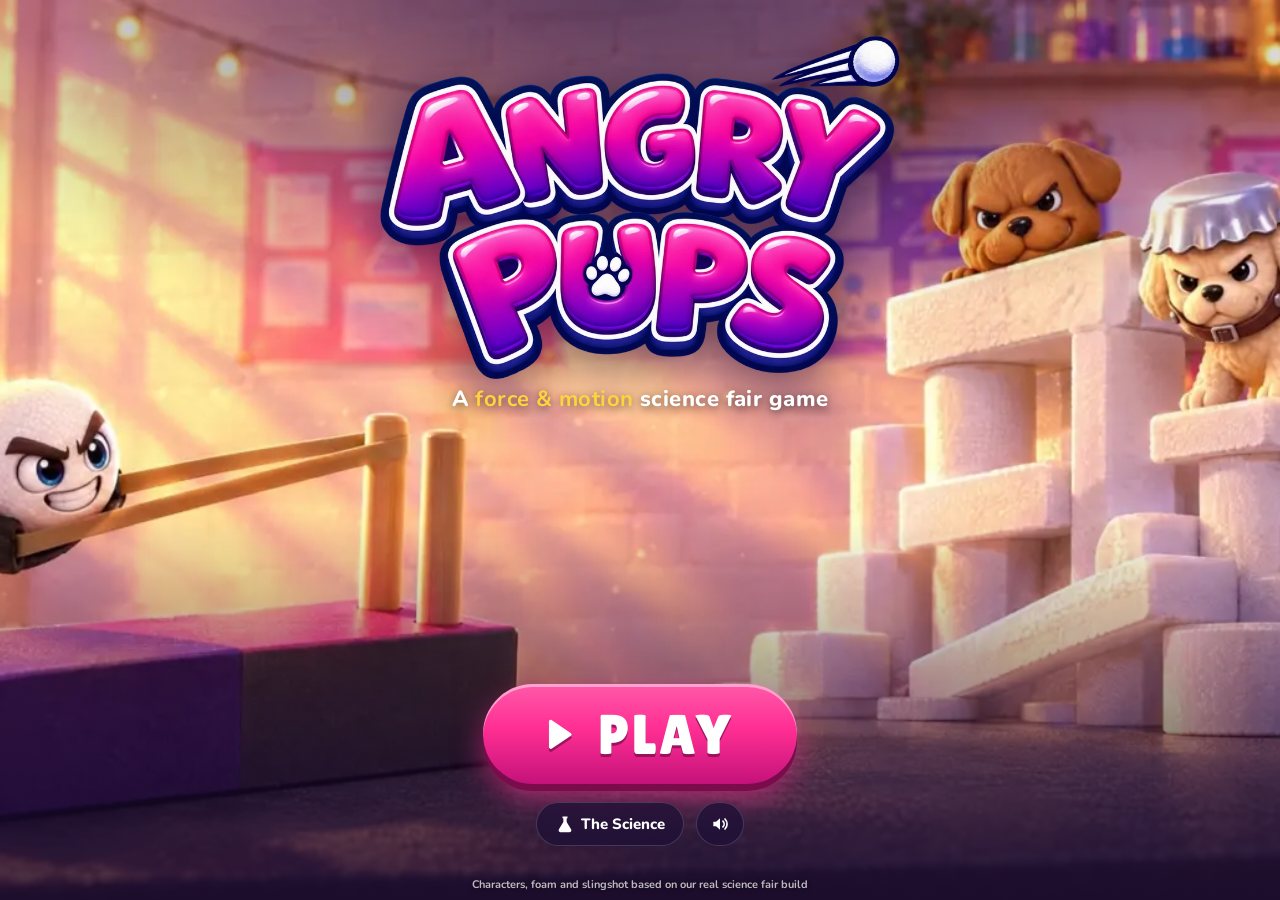
==== index.html @ f8c529d6 "Add Angry Pups: a mobile-first force & motion slingshot game A science fair companion game built fro" ====
<!doctype html>
<html lang="en">
<head>
  <meta charset="utf-8">
  <meta name="viewport" content="width=device-width, initial-scale=1, maximum-scale=1, user-scalable=no, viewport-fit=cover">
  <meta name="theme-color" content="#24123f">
  <meta name="apple-mobile-web-app-capable" content="yes">
  <meta name="mobile-web-app-capable" content="yes">
  <meta name="apple-mobile-web-app-status-bar-style" content="black-translucent">
  <meta name="description" content="Angry Pups: a slingshot physics game about force and motion, built for our science fair project.">
  <title>Angry Pups · A Force &amp; Motion Science Fair Game</title>
  <link rel="manifest" href="manifest.webmanifest">
  <link rel="icon" type="image/png" href="assets/img/icon-192.png">
  <link rel="apple-touch-icon" href="assets/img/icon-192.png">
  <link rel="preload" href="assets/fonts/LilitaOne-Regular.ttf" as="font" type="font/ttf" crossorigin>
  <link rel="stylesheet" href="css/style.css">
</head>
<body>
  <svg width="0" height="0" style="position:absolute" aria-hidden="true">
    <symbol id="i-pause" viewBox="0 0 24 24"><rect x="6" y="5" width="4.2" height="14" rx="1.6"/><rect x="13.8" y="5" width="4.2" height="14" rx="1.6"/></symbol>
    <symbol id="i-play" viewBox="0 0 24 24"><path d="M8 5.2v13.6c0 .8.9 1.3 1.6.8l10-6.8a1 1 0 0 0 0-1.6l-10-6.8C8.9 3.9 8 4.4 8 5.2z"/></symbol>
    <symbol id="i-restart" viewBox="0 0 24 24"><path d="M12 4a8 8 0 1 0 7.7 10.1 1.3 1.3 0 0 0-2.5-.7A5.4 5.4 0 1 1 12 6.6c1.5 0 2.8.6 3.8 1.5l-2 2h5.6V4.5l-1.8 1.8A8 8 0 0 0 12 4z"/></symbol>
    <symbol id="i-home" viewBox="0 0 24 24"><path d="M12 3.5 2.8 11.2a1 1 0 0 0 1.3 1.6l.9-.8V19a1.5 1.5 0 0 0 1.5 1.5h3.6v-5.2h3.8v5.2h3.6A1.5 1.5 0 0 0 19 19v-7l.9.8a1 1 0 0 0 1.3-1.6z"/></symbol>
    <symbol id="i-sound" viewBox="0 0 24 24"><path d="M4 9.2h3.3L12 5v14l-4.7-4.2H4z"/><path d="M15.5 8.5a5 5 0 0 1 0 7M18 6a8.5 8.5 0 0 1 0 12" fill="none" stroke="currentColor" stroke-width="2" stroke-linecap="round"/></symbol>
    <symbol id="i-mute" viewBox="0 0 24 24"><path d="M4 9.2h3.3L12 5v14l-4.7-4.2H4z"/><path d="m16 9.5 5 5m0-5-5 5" fill="none" stroke="currentColor" stroke-width="2" stroke-linecap="round"/></symbol>
    <symbol id="i-flask" viewBox="0 0 24 24"><path d="M9 3h6v2h-1v4.6l5.3 8.6A2.5 2.5 0 0 1 17.2 22H6.8a2.5 2.5 0 0 1-2.1-3.8L10 9.6V5H9z"/><path d="M7.3 16h9.4" stroke="#fff" stroke-opacity=".5" stroke-width="1.4"/></symbol>
    <symbol id="i-back" viewBox="0 0 24 24"><path d="M15.4 4.6a1.3 1.3 0 0 1 0 1.8L9.8 12l5.6 5.6a1.3 1.3 0 0 1-1.8 1.8l-6.5-6.5a1.3 1.3 0 0 1 0-1.8l6.5-6.5a1.3 1.3 0 0 1 1.8 0z"/></symbol>
    <symbol id="i-next" viewBox="0 0 24 24"><path d="M8.6 4.6a1.3 1.3 0 0 0 0 1.8l5.6 5.6-5.6 5.6a1.3 1.3 0 0 0 1.8 1.8l6.5-6.5a1.3 1.3 0 0 0 0-1.8l-6.5-6.5a1.3 1.3 0 0 0-1.8 0z"/></symbol>
    <symbol id="i-lock" viewBox="0 0 24 24"><path d="M7 10V8a5 5 0 0 1 10 0v2h.5A1.5 1.5 0 0 1 19 11.5v8A1.5 1.5 0 0 1 17.5 21h-11A1.5 1.5 0 0 1 5 19.5v-8A1.5 1.5 0 0 1 6.5 10zm2.6 0h4.8V8a2.4 2.4 0 0 0-4.8 0z"/></symbol>
    <symbol id="i-star" viewBox="0 0 24 24"><path d="m12 2.6 2.9 6 6.5.8-4.8 4.5 1.2 6.5L12 17.2l-5.8 3.2 1.2-6.5-4.8-4.5 6.5-.8z"/></symbol>
    <symbol id="i-rotate" viewBox="0 0 24 24"><rect x="7" y="3" width="10" height="18" rx="2.2" fill="none" stroke="currentColor" stroke-width="2"/><path d="M20 14a8 8 0 0 1-5 6.5m0 0 .6-2.6m-.6 2.6 2.6.5" fill="none" stroke="currentColor" stroke-width="1.8" stroke-linecap="round"/></symbol>
  </svg>

  <!-- ============ TITLE ============ -->
  <section id="screen-title" class="screen is-active" aria-label="Title screen">
    <video id="title-video" class="title-video" muted playsinline autoplay loop preload="auto" disablepictureinpicture></video>
    <div class="title-shade"></div>
    <div class="title-content">
      <img class="logo" src="assets/img/logo.webp" alt="Angry Pups" width="900" height="606">
      <p class="tagline">A <b>force &amp; motion</b> science fair game</p>
      <button id="btn-play" class="cta" type="button">
        <svg><use href="#i-play"/></svg><span>PLAY</span>
      </button>
      <div class="title-row">
        <button id="btn-science" class="pill" type="button"><svg><use href="#i-flask"/></svg>The Science</button>
        <button class="pill btn-sound" type="button" aria-label="Sound on or off"><svg><use href="#i-sound"/></svg></button>
      </div>
    </div>
    <p class="title-credit">Characters, foam and slingshot based on our real science fair build</p>
  </section>

  <!-- ============ LEVEL SELECT ============ -->
  <section id="screen-levels" class="screen" aria-label="Choose a level">
    <div class="levels-bg"></div>
    <header class="levels-head">
      <button class="round" id="btn-levels-back" type="button" aria-label="Back"><svg><use href="#i-back"/></svg></button>
      <div>
        <h2>Choose an experiment</h2>
        <p>Each level tests a different force idea</p>
      </div>
    </header>
    <div id="level-grid" class="level-grid"></div>
  </section>

  <!-- ============ PLAY ============ -->
  <section id="screen-play" class="screen" aria-label="Game">
    <canvas id="game" aria-label="Slingshot playfield"></canvas>

    <div class="hud-top">
      <button class="round" id="btn-pause" type="button" aria-label="Pause"><svg><use href="#i-pause"/></svg></button>
      <div class="hud-level"><span id="hud-num" class="hud-num">1</span><span id="hud-name">Stretch It!</span></div>
      <div class="hud-right">
        <div class="hud-chip" title="Pups left"><i class="pup-icon"></i><b id="hud-pups">2</b></div>
        <div class="hud-chip hud-score"><b id="hud-score">0</b></div>
      </div>
    </div>


    <div class="dock">
      <div id="tray" class="tray" role="group" aria-label="Choose a foam ball"></div>
      <aside id="lab" class="lab" aria-live="polite">
        <button class="lab-head" id="lab-toggle" type="button">
          <svg><use href="#i-flask"/></svg><span>Force Lab</span><i class="chev"></i>
        </button>
        <div class="lab-body">
          <div class="lab-row"><span>Ball</span><b id="lab-ball">Bop · m = 1.0 kg</b></div>
          <div class="lab-row"><span>Stretch</span><b id="lab-x">x = 0.00 m</b></div>
          <div class="lab-row hl"><span>Force</span><b id="lab-f">F = k·x = 0 N</b></div>
          <div class="lab-row"><span>Accel.</span><b id="lab-a">a = F/m = 0 m/s²</b></div>
          <div class="lab-row"><span>Launch</span><b id="lab-v">v = 0.0 m/s</b></div>
          <div class="lab-row"><span>Momentum</span><b id="lab-p">p = m·v = 0.0</b></div>
          <div class="lab-row"><span>Impact</span><b id="lab-j">J = –</b></div>
        </div>
      </aside>
    </div>
    <div id="toast" class="toast" role="status"></div>
    <div id="rotate-tip" class="rotate-tip"><svg><use href="#i-rotate"/></svg>Turn sideways for a wider view</div>
  </section>

  <!-- ============ MODALS ============ -->
  <div id="modal" class="modal" aria-hidden="true">
    <div class="modal-card" role="dialog" aria-modal="true">
      <div id="modal-content"></div>
    </div>
  </div>

  <div id="loading" class="loading"><div class="spinner"></div><p>Inflating foam balls…</p></div>

  <script src="vendor/planck.min.js"></script>
  <script src="js/atlas-data.js"></script>
  <script src="js/sim.js"></script>
  <script src="js/levels.js"></script>
  <script src="js/audio.js"></script>
  <script src="js/game.js"></script>
  <script src="js/main.js"></script>
</body>
</html>
---- css/style.css ----
@font-face {
  font-family: 'Lilita One';
  src: url('../assets/fonts/LilitaOne-Regular.ttf') format('truetype');
  font-display: swap;
}
@font-face {
  font-family: 'Nunito';
  src: url('../assets/fonts/Nunito.ttf') format('truetype');
  font-weight: 200 1000;
  font-display: swap;
}

:root {
  --ink: #24123f;
  --ink-2: #3a1d66;
  --pink: #ff2e93;
  --pink-2: #ff6fb5;
  --purple: #7b2fd0;
  --violet: #a45cff;
  --cream: #fff7f0;
  --gold: #ffd23f;
  --glass: rgba(30, 16, 54, 0.74);
  --glass-line: rgba(255, 255, 255, 0.16);
  --display: 'Lilita One', 'Arial Rounded MT Bold', system-ui, sans-serif;
  --body: 'Nunito', system-ui, -apple-system, 'Segoe UI', sans-serif;
  --sat: env(safe-area-inset-top, 0px);
  --sar: env(safe-area-inset-right, 0px);
  --sab: env(safe-area-inset-bottom, 0px);
  --sal: env(safe-area-inset-left, 0px);
}

* { box-sizing: border-box; -webkit-tap-highlight-color: transparent; }
html, body {
  margin: 0; height: 100%; overflow: hidden;
  background: var(--ink);
  color: #fff;
  font-family: var(--body);
  -webkit-font-smoothing: antialiased;
  overscroll-behavior: none;
  touch-action: manipulation;
  -webkit-user-select: none; user-select: none;
}
button { font: inherit; color: inherit; border: 0; background: none; cursor: pointer; touch-action: manipulation; }
button:focus-visible { outline: 3px solid var(--gold); outline-offset: 3px; }
svg { width: 1em; height: 1em; fill: currentColor; flex: none; }

/* ---------- screens ---------- */
.screen {
  position: fixed; inset: 0;
  display: none;
  opacity: 0;
  transition: opacity .45s ease;
}
.screen.is-active { display: block; }
.screen.is-visible { opacity: 1; }

/* ---------- title ---------- */
.title-video {
  position: absolute; inset: 0; width: 100%; height: 100%;
  object-fit: cover;
  background: #2b1440 center / cover no-repeat;
}
.title-shade {
  position: absolute; inset: 0;
  background:
    radial-gradient(120% 60% at 50% 0%, rgba(26, 10, 46, .55), transparent 60%),
    linear-gradient(to top, rgba(26, 10, 46, .85), rgba(26, 10, 46, 0) 42%);
}
.title-content {
  position: absolute; inset: 0;
  display: flex; flex-direction: column; align-items: center;
  padding: calc(var(--sat) + 4vh) calc(var(--sar) + 20px) calc(var(--sab) + 6vh) calc(var(--sal) + 20px);
}
.logo {
  width: min(78vw, 520px, 62vh);
  height: auto;
  filter: drop-shadow(0 10px 24px rgba(20, 0, 40, .55));
  animation: logo-in .9s cubic-bezier(.2, 1.4, .4, 1) both, bob 4s ease-in-out 1s infinite;
}
.tagline {
  margin: .2em 0 0; text-align: center; text-wrap: balance;
  font-weight: 800; font-size: clamp(15px, 2.2vh + 6px, 22px);
  letter-spacing: .02em;
  text-shadow: 0 2px 10px rgba(0, 0, 0, .6);
  animation: rise .7s .3s both;
}
.tagline b { color: var(--gold); }
.cta {
  margin-top: auto;
  display: inline-flex; align-items: center; gap: .35em;
  padding: .32em 1.15em .32em .9em;
  font-family: var(--display); font-size: clamp(34px, 5vh + 16px, 56px); letter-spacing: .04em;
  color: #fff;
  border-radius: 999px;
  background: linear-gradient(180deg, #ff5aa9 0%, var(--pink) 45%, #c4127a 100%);
  box-shadow: 0 7px 0 #7a0c4c, 0 14px 30px rgba(255, 46, 147, .55), inset 0 3px 0 rgba(255, 255, 255, .45);
  text-shadow: 0 3px 0 rgba(122, 12, 76, .7);
  animation: rise .7s .45s both, pulse 2.2s 1.3s ease-in-out infinite;
  transition: transform .12s ease;
}
.cta svg { width: .8em; height: .8em; filter: drop-shadow(0 3px 0 rgba(122, 12, 76, .7)); }
.cta:active { transform: translateY(5px); box-shadow: 0 2px 0 #7a0c4c, 0 8px 18px rgba(255, 46, 147, .5), inset 0 3px 0 rgba(255, 255, 255, .45); }
.title-row { display: flex; gap: 12px; margin-top: 18px; animation: rise .7s .6s both; }
.pill {
  display: inline-flex; align-items: center; gap: .45em;
  min-height: 44px; padding: 0 18px;
  border-radius: 999px;
  font-weight: 800; font-size: 15px;
  background: var(--glass);
  border: 1px solid var(--glass-line);
  backdrop-filter: blur(10px); -webkit-backdrop-filter: blur(10px);
}
.pill svg { width: 20px; height: 20px; }
.btn-sound { padding: 0 13px; }
.title-credit {
  position: absolute; left: 0; right: 0; bottom: calc(var(--sab) + 8px);
  pointer-events: none;
  margin: 0; text-align: center;
  font-size: 11px; font-weight: 700; opacity: .7;
  text-shadow: 0 1px 4px rgba(0, 0, 0, .8);
}

@media (orientation: portrait) {
  .title-content { padding-top: calc(var(--sat) + 1.5vh); padding-bottom: calc(var(--sab) + 20vh); }
  .logo { width: min(54vw, 300px); }
  .tagline { order: 2; margin-top: auto; text-align: center; }
  .cta { order: 3; margin-top: 12px; }
  .title-row { order: 4; }
}
@media (orientation: landscape) and (max-height: 520px) {
  .title-content { padding-top: calc(var(--sat) + 2vh); padding-bottom: calc(var(--sab) + 5vh); }
  .logo { width: min(40vw, 42vh + 60px); }
  .cta { font-size: clamp(30px, 4vh + 16px, 48px); }
  .title-row { margin-top: 10px; }
  .title-credit { display: none; }
}

/* ---------- level select ---------- */
.levels-bg {
  position: absolute; inset: 0;
  background:
    radial-gradient(90% 70% at 15% 0%, rgba(255, 46, 147, .35), transparent 60%),
    radial-gradient(80% 80% at 100% 100%, rgba(123, 47, 208, .5), transparent 60%),
    url('../assets/img/bg-sm.webp') center / cover;
  filter: saturate(1.1);
}
.levels-bg::after { content: ''; position: absolute; inset: 0; background: rgba(30, 12, 52, .62); backdrop-filter: blur(3px); -webkit-backdrop-filter: blur(3px); }
.levels-head {
  position: relative; z-index: 1;
  display: flex; align-items: center; gap: 14px;
  padding: calc(var(--sat) + 14px) calc(var(--sar) + 18px) 6px calc(var(--sal) + 18px);
}
.levels-head h2 { margin: 0; font-family: var(--display); font-weight: 400; font-size: clamp(24px, 3vh + 12px, 34px); letter-spacing: .02em; }
.levels-head p { margin: 0; opacity: .8; font-weight: 700; font-size: 14px; }
.level-grid {
  position: relative; z-index: 1;
  display: grid; gap: 14px;
  grid-template-columns: repeat(auto-fill, minmax(150px, 1fr));
  padding: 14px calc(var(--sar) + 18px) calc(var(--sab) + 24px) calc(var(--sal) + 18px);
  max-height: calc(100% - 80px - var(--sat));
  overflow-y: auto; -webkit-overflow-scrolling: touch;
  max-width: 1100px; margin: 0 auto;
}
@media (orientation: landscape) and (max-height: 520px) {
  .level-grid { grid-template-columns: repeat(5, minmax(140px, 1fr)); gap: 10px; padding-top: 8px; }
}
.level-card {
  position: relative; text-align: left;
  border-radius: 22px; overflow: hidden;
  background: linear-gradient(180deg, rgba(255, 255, 255, .14), rgba(255, 255, 255, .05));
  border: 1px solid rgba(255, 255, 255, .2);
  box-shadow: 0 10px 26px rgba(10, 0, 30, .35);
  transition: transform .15s ease, box-shadow .15s ease;
  animation: card-in .5s both;
}
.level-card:active { transform: scale(.97); }
@media (hover: hover) { .level-card:hover { transform: translateY(-3px); box-shadow: 0 16px 30px rgba(10, 0, 30, .45); } }
.level-card .thumb {
  position: relative; height: 104px;
  background: linear-gradient(160deg, var(--purple), var(--pink));
  display: flex; align-items: flex-end; justify-content: center;
}
.level-card:nth-child(2) .thumb { background: linear-gradient(160deg, #5b2bd6, #2fb5ff); }
.level-card:nth-child(3) .thumb { background: linear-gradient(160deg, #6d6f80, #c0c6d4); }
.level-card:nth-child(4) .thumb { background: linear-gradient(160deg, #ff7a2e, #ff2e93); }
.level-card:nth-child(5) .thumb { background: linear-gradient(160deg, #2a1555, #a45cff); }
.level-card .thumb .sprite { position: relative; z-index: 1; filter: drop-shadow(0 6px 6px rgba(0, 0, 0, .35)); }
.level-card .num {
  position: absolute; left: 10px; top: 8px;
  font-family: var(--display); font-size: 30px; line-height: 1;
  color: #fff; text-shadow: 0 3px 0 rgba(0, 0, 0, .25);
}
.level-card .info { padding: 10px 12px 12px; }
.level-card .name { font-family: var(--display); font-size: 19px; letter-spacing: .01em; }
.level-card .concept { font-size: 12.5px; font-weight: 800; opacity: .8; margin-top: 1px; }
.level-card .stars { display: flex; gap: 2px; margin-top: 6px; }
.level-card .stars svg { width: 20px; height: 20px; fill: rgba(255, 255, 255, .22); }
.level-card .stars svg.on { fill: var(--gold); filter: drop-shadow(0 1px 0 #a5710a); }
.level-card.locked { cursor: not-allowed; }
.level-card.locked .thumb::after, .level-card.locked .info { opacity: .45; }
.level-card.locked .thumb .sprite { filter: grayscale(1) brightness(.6); }
.level-card .lock {
  position: absolute; right: 10px; top: 10px; z-index: 2;
  width: 32px; height: 32px; border-radius: 50%;
  display: grid; place-items: center;
  background: rgba(0, 0, 0, .45);
}
.level-card .lock svg { width: 18px; height: 18px; }

/* ---------- play / HUD ---------- */
#game { position: absolute; inset: 0; width: 100%; height: 100%; display: block; touch-action: none; }
.round {
  width: 44px; height: 44px; border-radius: 50%;
  display: grid; place-items: center;
  background: var(--glass); border: 1px solid var(--glass-line);
  backdrop-filter: blur(10px); -webkit-backdrop-filter: blur(10px);
  box-shadow: 0 4px 14px rgba(0, 0, 0, .25);
  flex: none;
}
.round svg { width: 22px; height: 22px; }
.round:active { transform: scale(.92); }
.hud-top {
  position: absolute; left: 0; right: 0; top: 0;
  display: flex; align-items: center; gap: 10px;
  padding: calc(var(--sat) + 10px) calc(var(--sar) + 12px) 0 calc(var(--sal) + 12px);
  pointer-events: none;
}
.hud-top > * { pointer-events: auto; }
.hud-level {
  display: flex; align-items: center; gap: 8px;
  height: 44px; padding: 0 16px 0 6px;
  border-radius: 999px;
  background: var(--glass); border: 1px solid var(--glass-line);
  backdrop-filter: blur(10px); -webkit-backdrop-filter: blur(10px);
  font-family: var(--display); font-size: 18px; letter-spacing: .01em;
  white-space: nowrap; min-width: 0; overflow: hidden;
}
.hud-num {
  width: 32px; height: 32px; border-radius: 50%;
  display: grid; place-items: center;
  background: linear-gradient(180deg, var(--pink-2), var(--pink));
  font-size: 17px;
}
.hud-right { margin-left: auto; display: flex; gap: 8px; }
.hud-chip {
  display: flex; align-items: center; gap: 6px;
  height: 44px; padding: 0 14px;
  border-radius: 999px;
  background: var(--glass); border: 1px solid var(--glass-line);
  backdrop-filter: blur(10px); -webkit-backdrop-filter: blur(10px);
  font-family: var(--display); font-size: 20px;
}
.hud-score { min-width: 92px; justify-content: flex-end; color: var(--gold); }
.pup-icon { display: inline-block; width: 26px; height: 30px; }
.hud-chip.bump { animation: bump .4s ease; }

.lab {
  position: absolute; left: calc(var(--sal) + 12px); top: calc(var(--sat) + 64px);
  width: 236px;
  border-radius: 18px;
  background: var(--glass); border: 1px solid var(--glass-line);
  backdrop-filter: blur(12px); -webkit-backdrop-filter: blur(12px);
  box-shadow: 0 8px 22px rgba(0, 0, 0, .25);
  overflow: hidden;
  font-size: 13px;
}
.lab-head {
  display: flex; align-items: center; gap: 7px; width: 100%;
  padding: 9px 12px;
  font-family: var(--display); font-size: 15px; letter-spacing: .03em;
  background: linear-gradient(90deg, rgba(123, 47, 208, .55), rgba(255, 46, 147, .45));
}
.lab-head svg { width: 17px; height: 17px; }
.chev { margin-left: auto; width: 8px; height: 8px; border-right: 2px solid #fff; border-bottom: 2px solid #fff; transform: rotate(45deg) translate(-2px, -2px); transition: transform .2s; }
.lab.collapsed .chev { transform: rotate(-45deg); }
.lab-body { padding: 6px 12px 10px; display: grid; gap: 3px; }
.lab-row { display: flex; justify-content: space-between; gap: 10px; align-items: baseline; }
.lab-row span { opacity: .7; font-weight: 700; }
.lab-row b { font-weight: 800; font-variant-numeric: tabular-nums; white-space: nowrap; }
.lab-row.hl b { color: var(--pink-2); }
.lab-row.flash b { animation: flash .6s ease; }
.lab.collapsed .lab-row:not(.hl):not(.keep) { display: none; }

.dock { display: contents; }
.tray {
  position: absolute; left: 42%; bottom: calc(var(--sab) + 8px);
  transform: translateX(-50%);
  display: flex; gap: 10px; align-items: flex-end;
  padding: 8px 10px;
  border-radius: 24px;
  background: var(--glass); border: 1px solid var(--glass-line);
  backdrop-filter: blur(10px); -webkit-backdrop-filter: blur(10px);
}
.ball-btn {
  position: relative;
  display: flex; flex-direction: column; align-items: center; gap: 2px;
  min-width: 54px; padding: 4px 4px 2px;
  border-radius: 16px;
  transition: transform .15s ease, background .15s ease;
}
.ball-btn .sprite { display: block; }
.ball-btn .lbl { font-size: 11px; font-weight: 800; opacity: .85; line-height: 1.1; white-space: nowrap; }
.ball-btn .cnt {
  position: absolute; right: -2px; top: -4px;
  min-width: 22px; height: 22px; padding: 0 6px; border-radius: 11px;
  display: grid; place-items: center;
  background: var(--pink); color: #fff;
  font-family: var(--display); font-size: 14px;
  box-shadow: 0 2px 0 #7a0c4c;
}
.ball-btn.selected { background: rgba(255, 46, 147, .25); box-shadow: inset 0 0 0 2px var(--pink-2); }
.ball-btn.empty { opacity: .35; filter: grayscale(1); }
.ball-btn:disabled { cursor: default; }
.tray.locked .ball-btn:not(.selected) { opacity: .55; }

.toast {
  position: absolute; left: 50%; top: calc(var(--sat) + 66px);
  transform: translate(-50%, -10px);
  padding: 9px 18px; border-radius: 999px;
  background: linear-gradient(90deg, var(--purple), var(--pink));
  font-family: var(--display); font-size: 17px; letter-spacing: .02em;
  white-space: nowrap;
  box-shadow: 0 8px 20px rgba(0, 0, 0, .3);
  opacity: 0; pointer-events: none;
  transition: opacity .25s ease, transform .25s ease;
}
.toast.show { opacity: 1; transform: translate(-50%, 0); }

.rotate-tip {
  position: absolute; left: 50%; bottom: calc(var(--sab) + 92px);
  transform: translateX(-50%);
  display: none; align-items: center; gap: 8px;
  padding: 8px 14px; border-radius: 999px;
  background: var(--glass); border: 1px solid var(--glass-line);
  font-weight: 800; font-size: 13px; white-space: nowrap;
  pointer-events: none;
}
.rotate-tip svg { width: 20px; height: 20px; animation: tilt 2s ease-in-out infinite; }
@media (orientation: portrait) { .rotate-tip.show { display: flex; } }

/* portrait phones: play area on top, control deck (balls + Force Lab) below */
@media (orientation: portrait) {
  .hud-level { font-size: 16px; padding-right: 12px; }
  .hud-chip { padding: 0 11px; font-size: 18px; }
  .hud-score { min-width: 0; }
  .dock {
    display: flex; flex-direction: column; align-items: stretch; gap: 10px;
    position: absolute; left: calc(var(--sal) + 12px); right: calc(var(--sar) + 12px); bottom: calc(var(--sab) + 12px);
    max-height: calc(34% - 14px); justify-content: flex-end;
  }
  .dock .tray, .dock .lab { position: static; transform: none; }
  .dock .tray { align-self: center; }
  .lab { width: auto; }
  .lab-body { grid-template-columns: 1fr 1fr; column-gap: 14px; }
  .rotate-tip { bottom: auto; top: calc(var(--sat) + 66px); }
}
@media (max-width: 420px) {
  .hud-level #hud-name { display: none; }
  .hud-level { padding-right: 6px; }
}
@media (orientation: landscape) and (max-height: 430px) {
  .lab { width: 210px; font-size: 12px; top: calc(var(--sat) + 60px); }
  .lab-body { gap: 1px; padding-top: 4px; padding-bottom: 7px; }
  .hud-top { padding-top: calc(var(--sat) + 8px); }
  .tray { padding: 5px 8px; gap: 4px; border-radius: 20px; }
  .ball-btn { min-width: 50px; padding: 2px 3px 1px; }
}

/* ---------- modal ---------- */
.modal {
  position: fixed; inset: 0; z-index: 20;
  display: none; align-items: center; justify-content: center;
  padding: calc(var(--sat) + 12px) calc(var(--sar) + 12px) calc(var(--sab) + 12px) calc(var(--sal) + 12px);
  background: rgba(20, 8, 38, .55);
  backdrop-filter: blur(4px); -webkit-backdrop-filter: blur(4px);
}
.modal.show { display: flex; animation: fade .25s ease both; }
.modal-card {
  position: relative;
  width: min(460px, 100%); max-height: 100%;
  overflow-y: auto; -webkit-overflow-scrolling: touch;
  border-radius: 28px;
  background: var(--cream); color: var(--ink);
  box-shadow: 0 24px 60px rgba(0, 0, 0, .45), inset 0 -6px 0 rgba(123, 47, 208, .12);
  animation: pop .45s cubic-bezier(.2, 1.4, .4, 1) both;
}
.modal-card.wide { width: min(620px, 100%); }
.m-ribbon {
  padding: 18px 22px 16px;
  background: linear-gradient(120deg, var(--purple), var(--pink));
  color: #fff;
}
.m-kicker { font-weight: 900; font-size: 12px; letter-spacing: .14em; text-transform: uppercase; opacity: .9; }
.m-title { margin: 2px 0 0; font-family: var(--display); font-weight: 400; font-size: clamp(28px, 4vh + 14px, 38px); line-height: 1.05; letter-spacing: .01em; }
.m-body { padding: 16px 22px 20px; }
.formulas { display: flex; flex-wrap: wrap; gap: 8px; margin: 0 0 10px; }
.formula {
  display: inline-block; margin: 0;
  padding: 7px 14px; border-radius: 12px;
  background: var(--ink); color: #fff;
  font-family: var(--display); font-size: 20px; letter-spacing: .03em;
  box-shadow: 0 4px 0 rgba(36, 18, 63, .25);
}
.m-goal { margin: 0 0 8px; font-weight: 900; font-size: 16px; }
.m-tip { margin: 0; font-weight: 600; font-size: 14.5px; line-height: 1.45; color: #4a3a66; }
.m-balls { display: flex; gap: 8px; align-items: center; margin: 14px 0 4px; flex-wrap: wrap; font-weight: 800; font-size: 13px; color: #6b5a88; }
.m-actions { display: flex; gap: 10px; margin-top: 16px; flex-wrap: wrap; }
.btn {
  flex: 1 1 auto;
  display: inline-flex; align-items: center; justify-content: center; gap: .4em;
  min-height: 52px; padding: 0 20px;
  border-radius: 16px;
  font-family: var(--display); font-size: 21px; letter-spacing: .03em;
  color: #fff;
  background: linear-gradient(180deg, #ff5aa9, var(--pink) 50%, #d01580);
  box-shadow: 0 5px 0 #7a0c4c, 0 10px 18px rgba(255, 46, 147, .3);
  transition: transform .1s ease, box-shadow .1s ease;
}
.btn svg { width: 22px; height: 22px; }
.btn:active { transform: translateY(4px); box-shadow: 0 1px 0 #7a0c4c, 0 4px 10px rgba(255, 46, 147, .3); }
.btn.alt { background: linear-gradient(180deg, #9a5cf0, var(--purple) 55%, #5a1fa6); box-shadow: 0 5px 0 #3a1270, 0 10px 18px rgba(123, 47, 208, .3); }
.btn.alt:active { box-shadow: 0 1px 0 #3a1270; }
.btn.ghost { background: #ece3f5; color: var(--ink-2); box-shadow: 0 5px 0 #cdbfe0; }
.btn.ghost:active { box-shadow: 0 1px 0 #cdbfe0; }
.btn.small { flex: 0 0 auto; min-height: 46px; font-size: 18px; padding: 0 16px; }

.win-stars { display: flex; justify-content: center; gap: 6px; margin: 2px 0 6px; }
.win-stars svg { width: 58px; height: 58px; fill: rgba(255, 255, 255, .28); }
.win-stars svg:nth-child(2) { width: 70px; height: 70px; margin-top: -10px; }
.win-stars svg.on { fill: var(--gold); filter: drop-shadow(0 3px 0 #a5710a); animation: star-pop .55s cubic-bezier(.2, 1.6, .4, 1) both; }
.win-stars svg.on:nth-child(2) { animation-delay: .25s; }
.win-stars svg.on:nth-child(3) { animation-delay: .5s; }
.win-score { text-align: center; font-family: var(--display); font-size: 40px; line-height: 1; color: #fff; text-shadow: 0 3px 0 rgba(0, 0, 0, .2); }
.win-score small { display: block; font-family: var(--body); font-weight: 800; font-size: 12px; letter-spacing: .12em; opacity: .85; margin-top: 4px; }
.report-kicker { color: #8d7aa8; margin-bottom: 8px; }
.win-ribbon { text-align: center; }
.report { display: grid; grid-template-columns: 1fr 1fr; gap: 8px; margin: 2px 0 12px; }
.report .cell { padding: 9px 11px; border-radius: 14px; background: #f1e8fa; }
.report .cell span { display: block; font-size: 11.5px; font-weight: 800; color: #7a6896; text-transform: uppercase; letter-spacing: .05em; }
.report .cell b { display: block; font-family: var(--display); font-weight: 400; font-size: 21px; color: var(--ink-2); letter-spacing: .01em; }
.report .cell i { font-style: normal; font-size: 12px; font-weight: 700; color: #8d7aa8; }
.learned { margin: 0; padding: 12px 14px; border-radius: 16px; background: #fff0f7; border: 2px dashed #ffb3d6; font-weight: 700; font-size: 14px; line-height: 1.45; color: #5a2347; }
.learned b { display: block; color: var(--pink); font-family: var(--display); font-weight: 400; font-size: 16px; letter-spacing: .02em; margin-bottom: 2px; }
.lose-pup { display: flex; justify-content: center; margin: -6px 0 6px; }

.science-grid { display: grid; gap: 10px; }
.sci { display: grid; grid-template-columns: auto 1fr; gap: 4px 12px; align-items: start; padding: 12px 14px; border-radius: 16px; background: #f4ecfb; }
.sci .n { grid-row: span 2; width: 34px; height: 34px; border-radius: 50%; display: grid; place-items: center; background: linear-gradient(180deg, var(--violet), var(--purple)); color: #fff; font-family: var(--display); font-size: 18px; }
.sci h4 { margin: 0; font-family: var(--display); font-weight: 400; font-size: 18px; color: var(--ink-2); letter-spacing: .01em; }
.sci h4 em { font-style: normal; color: var(--pink); margin-left: 6px; }
.sci p { margin: 0; font-weight: 600; font-size: 13.5px; line-height: 1.45; color: #4a3a66; }
.try { margin-top: 12px; padding: 12px 14px; border-radius: 16px; background: var(--ink); color: #fff; font-weight: 700; font-size: 14px; line-height: 1.45; }
.try b { color: var(--gold); font-family: var(--display); font-weight: 400; font-size: 17px; letter-spacing: .02em; display: block; margin-bottom: 2px; }

.sprite { display: inline-block; background-repeat: no-repeat; }

@media (orientation: landscape) and (max-height: 520px) {
  .modal-card { width: min(600px, 100%); border-radius: 22px; }
  .m-ribbon { padding: 12px 18px 10px; }
  .m-title { font-size: 26px; }
  .m-body { padding: 12px 18px 14px; }
  .formula { font-size: 17px; padding: 5px 12px; }
  .formulas { margin-bottom: 6px; }
  .modal-card.wide { width: min(760px, 100%); }
  .win-layout { display: grid; grid-template-columns: 210px 1fr; }
  .win-layout .m-ribbon { display: flex; flex-direction: column; justify-content: center; padding: 14px; }
  .win-layout .win-score small { line-height: 1.4; }
  .report-kicker { display: none; }
  .lose-pup .sprite { transform: scale(.75); margin: -14px -8px; }
  .m-goal { font-size: 14.5px; margin-bottom: 4px; }
  .m-tip { font-size: 13px; line-height: 1.4; }
  .m-balls { margin: 8px 0 0; }
  .m-actions { margin-top: 10px; }
  .btn { min-height: 46px; font-size: 19px; }
  .win-stars svg { width: 42px; height: 42px; }
  .win-stars svg:nth-child(2) { width: 52px; height: 52px; margin-top: -6px; }
  .win-score { font-size: 30px; }
  .report { grid-template-columns: repeat(3, 1fr); gap: 6px; margin-bottom: 8px; }
  .report .cell { padding: 6px 9px; }
  .report .cell b { font-size: 17px; }
  .learned { font-size: 13px; padding: 8px 12px; }
}

/* ---------- loading ---------- */
.loading {
  position: fixed; inset: 0; z-index: 40;
  display: flex; flex-direction: column; align-items: center; justify-content: center; gap: 14px;
  background: radial-gradient(circle at 50% 40%, #4a2280, var(--ink));
  font-weight: 800; transition: opacity .4s ease;
}
.loading.done { opacity: 0; pointer-events: none; }
.spinner { width: 48px; height: 48px; border-radius: 50%; border: 5px solid rgba(255, 255, 255, .2); border-top-color: var(--pink); animation: spin .8s linear infinite; }

/* ---------- motion ---------- */
@keyframes spin { to { transform: rotate(360deg); } }
@keyframes fade { from { opacity: 0; } }
@keyframes pop { from { opacity: 0; transform: scale(.85) translateY(20px); } }
@keyframes rise { from { opacity: 0; transform: translateY(24px); } }
@keyframes logo-in { from { opacity: 0; transform: scale(.6) rotate(-4deg); } }
@keyframes bob { 50% { transform: translateY(-6px) rotate(-.6deg); } }
@keyframes pulse { 0%, 100% { filter: brightness(1); } 50% { filter: brightness(1.12); transform: scale(1.04); } }
@keyframes card-in { from { opacity: 0; transform: translateY(18px) scale(.96); } }
@keyframes bump { 40% { transform: scale(1.18); } }
@keyframes flash { 0% { color: #fff; text-shadow: 0 0 10px var(--pink); } }
@keyframes star-pop { from { transform: scale(0) rotate(-40deg); } }
@keyframes tilt { 0%, 30% { transform: rotate(0); } 60%, 100% { transform: rotate(-90deg); } }
@media (prefers-reduced-motion: reduce) {
  *, *::before, *::after { animation-duration: .01ms !important; animation-iteration-count: 1 !important; transition-duration: .01ms !important; }
}
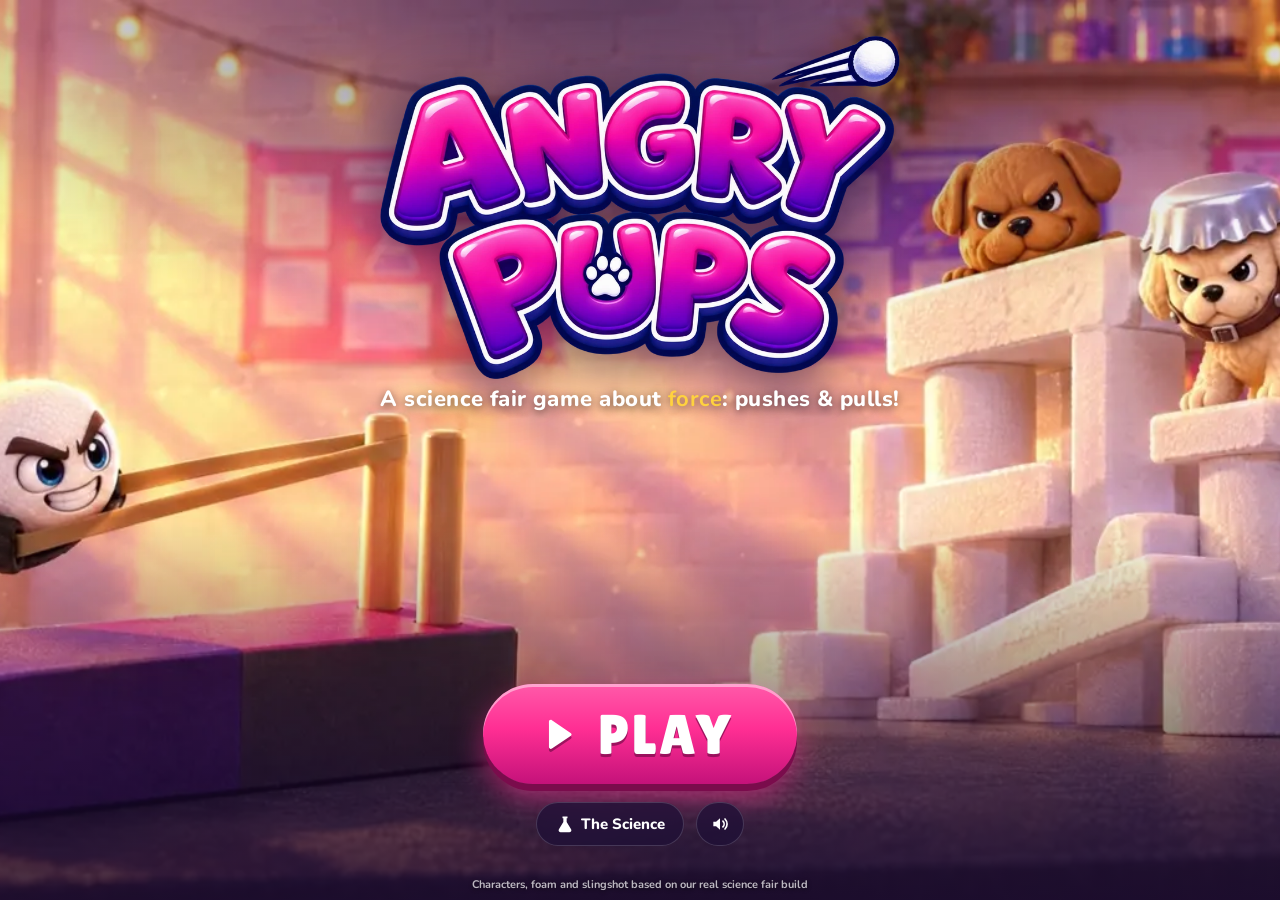
==== commit d816212c: "Explain force at a 3rd-grade level and nudge phones to landscape - Replace formulas and units everyw" ====
--- a/index.html
+++ b/index.html
@@ -37,7 +37,7 @@
     <div class="title-shade"></div>
     <div class="title-content">
       <img class="logo" src="assets/img/logo.webp" alt="Angry Pups" width="900" height="606">
-      <p class="tagline">A <b>force &amp; motion</b> science fair game</p>
+      <p class="tagline">A science fair game about <b>force</b>: pushes &amp; pulls!</p>
       <button id="btn-play" class="cta" type="button">
         <svg><use href="#i-play"/></svg><span>PLAY</span>
       </button>
@@ -45,6 +45,7 @@
         <button id="btn-science" class="pill" type="button"><svg><use href="#i-flask"/></svg>The Science</button>
         <button class="pill btn-sound" type="button" aria-label="Sound on or off"><svg><use href="#i-sound"/></svg></button>
       </div>
+      <p class="rotate-blurb"><svg><use href="#i-rotate"/></svg>Tip: turn your phone sideways for the best view!</p>
     </div>
     <p class="title-credit">Characters, foam and slingshot based on our real science fair build</p>
   </section>
@@ -55,8 +56,8 @@
     <header class="levels-head">
       <button class="round" id="btn-levels-back" type="button" aria-label="Back"><svg><use href="#i-back"/></svg></button>
       <div>
-        <h2>Choose an experiment</h2>
-        <p>Each level tests a different force idea</p>
+        <h2>Pick a level</h2>
+        <p>Each level teaches one big idea about force</p>
       </div>
     </header>
     <div id="level-grid" class="level-grid"></div>
@@ -83,13 +84,11 @@
           <svg><use href="#i-flask"/></svg><span>Force Lab</span><i class="chev"></i>
         </button>
         <div class="lab-body">
-          <div class="lab-row"><span>Ball</span><b id="lab-ball">Bop · m = 1.0 kg</b></div>
-          <div class="lab-row"><span>Stretch</span><b id="lab-x">x = 0.00 m</b></div>
-          <div class="lab-row hl"><span>Force</span><b id="lab-f">F = k·x = 0 N</b></div>
-          <div class="lab-row"><span>Accel.</span><b id="lab-a">a = F/m = 0 m/s²</b></div>
-          <div class="lab-row"><span>Launch</span><b id="lab-v">v = 0.0 m/s</b></div>
-          <div class="lab-row"><span>Momentum</span><b id="lab-p">p = m·v = 0.0</b></div>
-          <div class="lab-row"><span>Impact</span><b id="lab-j">J = –</b></div>
+          <div class="lab-row"><span>Ball</span><b id="lab-ball">Bop · medium</b></div>
+          <div class="lab-row keep"><span>Pull</span><b><i class="meter"><i id="lab-pull-bar"></i></i><em id="lab-pull">none</em></b></div>
+          <div class="lab-row hl"><span>Push</span><b><i class="meter"><i id="lab-push-bar"></i></i><em id="lab-push">none</em></b></div>
+          <div class="lab-row"><span>Speed</span><b><i class="meter"><i id="lab-speed-bar"></i></i><em id="lab-speed">–</em></b></div>
+          <div class="lab-row"><span>Hit</span><b><i class="meter"><i id="lab-hit-bar"></i></i><em id="lab-hit">–</em></b></div>
         </div>
       </aside>
     </div>
@@ -104,6 +103,16 @@
     </div>
   </div>
 
+  <!-- ============ TURN SIDEWAYS (phones held upright) ============ -->
+  <div id="rotate-gate" class="rotate-gate" aria-hidden="true">
+    <div class="rg-card" role="dialog" aria-modal="true" aria-labelledby="rg-title">
+      <div class="rg-phone"><span></span></div>
+      <h3 id="rg-title">Turn your phone sideways!</h3>
+      <p>Angry Pups is more fun with your phone turned sideways. You can see the whole level at once.</p>
+      <button class="btn ghost" id="rg-skip" type="button">Play this way</button>
+    </div>
+  </div>
+
   <div id="loading" class="loading"><div class="spinner"></div><p>Inflating foam balls…</p></div>
 
   <script src="vendor/planck.min.js"></script>
--- a/css/style.css
+++ b/css/style.css
@@ -278,6 +278,10 @@
 .lab-row span { opacity: .7; font-weight: 700; }
 .lab-row b { font-weight: 800; font-variant-numeric: tabular-nums; white-space: nowrap; }
 .lab-row.hl b { color: var(--pink-2); }
+.lab-row b { display: flex; align-items: center; gap: 8px; }
+.lab-row em { font-style: normal; min-width: 70px; text-align: right; }
+.meter { display: inline-block; flex: none; width: 54px; height: 8px; border-radius: 4px; background: rgba(255, 255, 255, .16); overflow: hidden; }
+.meter i { display: block; width: 0; height: 100%; border-radius: 4px; background: linear-gradient(90deg, var(--purple), var(--pink)); transition: width .15s ease; }
 .lab-row.flash b { animation: flash .6s ease; }
 .lab.collapsed .lab-row:not(.hl):not(.keep) { display: none; }
 
@@ -351,7 +355,8 @@
   .dock .tray, .dock .lab { position: static; transform: none; }
   .dock .tray { align-self: center; }
   .lab { width: auto; }
-  .lab-body { grid-template-columns: 1fr 1fr; column-gap: 14px; }
+  .lab-row b { flex: 1; justify-content: flex-end; }
+  .meter { width: auto; flex: 1; max-width: 160px; }
   .rotate-tip { bottom: auto; top: calc(var(--sat) + 66px); }
 }
 @media (max-width: 420px) {
@@ -393,8 +398,8 @@
 .m-kicker { font-weight: 900; font-size: 12px; letter-spacing: .14em; text-transform: uppercase; opacity: .9; }
 .m-title { margin: 2px 0 0; font-family: var(--display); font-weight: 400; font-size: clamp(28px, 4vh + 14px, 38px); line-height: 1.05; letter-spacing: .01em; }
 .m-body { padding: 16px 22px 20px; }
-.formulas { display: flex; flex-wrap: wrap; gap: 8px; margin: 0 0 10px; }
-.formula {
+.rules { display: flex; flex-wrap: wrap; gap: 8px; margin: 0 0 10px; }
+.rule {
   display: inline-block; margin: 0;
   padding: 7px 14px; border-radius: 12px;
   background: var(--ink); color: #fff;
@@ -454,13 +459,51 @@
 
 .sprite { display: inline-block; background-repeat: no-repeat; }
 
+/* ---------- "turn your phone sideways" ---------- */
+.rotate-blurb {
+  display: none; align-items: center; gap: 8px;
+  order: 5; margin: 14px 0 0; padding: 8px 14px; border-radius: 999px;
+  background: var(--glass); border: 1px solid var(--glass-line);
+  backdrop-filter: blur(10px); -webkit-backdrop-filter: blur(10px);
+  font-weight: 800; font-size: 13.5px;
+  animation: rise .7s .75s both;
+}
+.rotate-blurb svg { width: 22px; height: 22px; color: var(--gold); animation: tilt 2.2s ease-in-out infinite; }
+@media (orientation: portrait) and (pointer: coarse) { .rotate-blurb { display: flex; } }
+
+.rotate-gate {
+  position: fixed; inset: 0; z-index: 30;
+  display: none; align-items: center; justify-content: center;
+  padding: calc(var(--sat) + 20px) calc(var(--sar) + 20px) calc(var(--sab) + 20px) calc(var(--sal) + 20px);
+  background: radial-gradient(circle at 50% 35%, rgba(123, 47, 208, .92), rgba(24, 10, 44, .97));
+}
+.rotate-gate.show { display: flex; animation: fade .3s ease both; }
+.rg-card { max-width: 340px; text-align: center; animation: pop .45s cubic-bezier(.2, 1.4, .4, 1) both; }
+.rg-card h3 { margin: 22px 0 8px; font-family: var(--display); font-weight: 400; font-size: 32px; line-height: 1.05; letter-spacing: .01em; }
+.rg-card p { margin: 0 0 22px; font-weight: 700; font-size: 16px; line-height: 1.45; opacity: .9; }
+.rg-card .btn { width: 100%; }
+.rg-phone { width: 120px; height: 120px; margin: 0 auto; display: grid; place-items: center; }
+.rg-phone span {
+  position: relative; width: 52px; height: 92px; border-radius: 11px;
+  border: 4px solid #fff; background: linear-gradient(180deg, var(--pink), var(--purple));
+  box-shadow: 0 10px 30px rgba(255, 46, 147, .45);
+  animation: turn 2.4s cubic-bezier(.6, 0, .3, 1) infinite;
+}
+.rg-phone span::after { content: ''; position: absolute; left: 50%; bottom: 5px; width: 14px; height: 3px; margin-left: -7px; border-radius: 2px; background: rgba(255, 255, 255, .8); }
+@keyframes turn { 0%, 25% { transform: rotate(0); } 55%, 85% { transform: rotate(-90deg); } 100% { transform: rotate(0); } }
+
+/* ---------- science: grown-up details ---------- */
+.grownups { margin-top: 12px; padding: 10px 14px; border-radius: 14px; background: #efe8f6; color: #5d4d7a; font-size: 13px; line-height: 1.5; }
+.grownups summary { cursor: pointer; font-weight: 900; color: var(--ink-2); }
+.grownups p { margin: 8px 0 0; font-weight: 600; }
+
 @media (orientation: landscape) and (max-height: 520px) {
   .modal-card { width: min(600px, 100%); border-radius: 22px; }
   .m-ribbon { padding: 12px 18px 10px; }
   .m-title { font-size: 26px; }
   .m-body { padding: 12px 18px 14px; }
-  .formula { font-size: 17px; padding: 5px 12px; }
-  .formulas { margin-bottom: 6px; }
+  .rule { font-size: 17px; padding: 5px 12px; }
+  .rules { margin-bottom: 6px; }
   .modal-card.wide { width: min(760px, 100%); }
   .win-layout { display: grid; grid-template-columns: 210px 1fr; }
   .win-layout .m-ribbon { display: flex; flex-direction: column; justify-content: center; padding: 14px; }
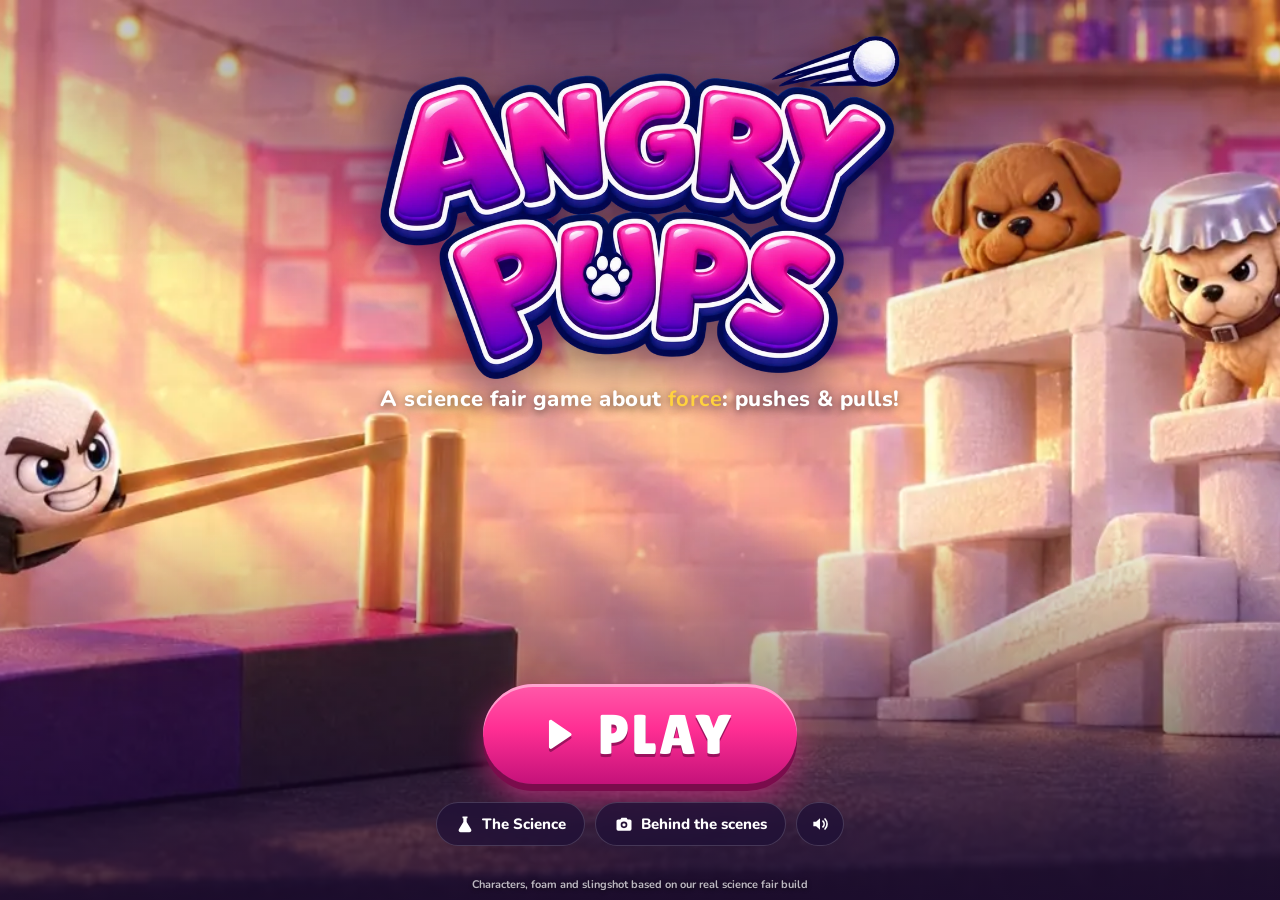
==== commit 1939e152: "Add 5 taller, layered levels and a Behind the Scenes page Levels 6-10 (Sky High, Hide and Seek, Brid" ====
--- a/index.html
+++ b/index.html
@@ -28,6 +28,7 @@
     <symbol id="i-next" viewBox="0 0 24 24"><path d="M8.6 4.6a1.3 1.3 0 0 0 0 1.8l5.6 5.6-5.6 5.6a1.3 1.3 0 0 0 1.8 1.8l6.5-6.5a1.3 1.3 0 0 0 0-1.8l-6.5-6.5a1.3 1.3 0 0 0-1.8 0z"/></symbol>
     <symbol id="i-lock" viewBox="0 0 24 24"><path d="M7 10V8a5 5 0 0 1 10 0v2h.5A1.5 1.5 0 0 1 19 11.5v8A1.5 1.5 0 0 1 17.5 21h-11A1.5 1.5 0 0 1 5 19.5v-8A1.5 1.5 0 0 1 6.5 10zm2.6 0h4.8V8a2.4 2.4 0 0 0-4.8 0z"/></symbol>
     <symbol id="i-star" viewBox="0 0 24 24"><path d="m12 2.6 2.9 6 6.5.8-4.8 4.5 1.2 6.5L12 17.2l-5.8 3.2 1.2-6.5-4.8-4.5 6.5-.8z"/></symbol>
+    <symbol id="i-camera" viewBox="0 0 24 24"><path d="M9 4.5h6l1.4 2H19a2 2 0 0 1 2 2V18a2 2 0 0 1-2 2H5a2 2 0 0 1-2-2V8.5a2 2 0 0 1 2-2h2.6zM12 9a4 4 0 1 0 0 8 4 4 0 0 0 0-8zm0 2a2 2 0 1 1 0 4 2 2 0 0 1 0-4z"/></symbol>
     <symbol id="i-rotate" viewBox="0 0 24 24"><rect x="7" y="3" width="10" height="18" rx="2.2" fill="none" stroke="currentColor" stroke-width="2"/><path d="M20 14a8 8 0 0 1-5 6.5m0 0 .6-2.6m-.6 2.6 2.6.5" fill="none" stroke="currentColor" stroke-width="1.8" stroke-linecap="round"/></symbol>
   </svg>
 
@@ -43,6 +44,7 @@
       </button>
       <div class="title-row">
         <button id="btn-science" class="pill" type="button"><svg><use href="#i-flask"/></svg>The Science</button>
+        <a class="pill" href="behind-the-scenes.html"><svg><use href="#i-camera"/></svg>Behind the scenes</a>
         <button class="pill btn-sound" type="button" aria-label="Sound on or off"><svg><use href="#i-sound"/></svg></button>
       </div>
       <p class="rotate-blurb"><svg><use href="#i-rotate"/></svg>Tip: turn your phone sideways for the best view!</p>
--- a/css/style.css
+++ b/css/style.css
@@ -100,7 +100,9 @@
 }
 .cta svg { width: .8em; height: .8em; filter: drop-shadow(0 3px 0 rgba(122, 12, 76, .7)); }
 .cta:active { transform: translateY(5px); box-shadow: 0 2px 0 #7a0c4c, 0 8px 18px rgba(255, 46, 147, .5), inset 0 3px 0 rgba(255, 255, 255, .45); }
-.title-row { display: flex; gap: 12px; margin-top: 18px; animation: rise .7s .6s both; }
+.title-row { display: flex; flex-wrap: wrap; justify-content: center; gap: 10px; margin-top: 18px; animation: rise .7s .6s both; }
+a.pill, a.btn { text-decoration: none; color: inherit; }
+a.btn { color: #fff; }
 .pill {
   display: inline-flex; align-items: center; gap: .45em;
   min-height: 44px; padding: 0 18px;
@@ -287,7 +289,7 @@
 
 .dock { display: contents; }
 .tray {
-  position: absolute; left: 42%; bottom: calc(var(--sab) + 8px);
+  position: absolute; left: 36%; bottom: calc(var(--sab) + 8px);
   transform: translateX(-50%);
   display: flex; gap: 10px; align-items: flex-end;
   padding: 8px 10px;
